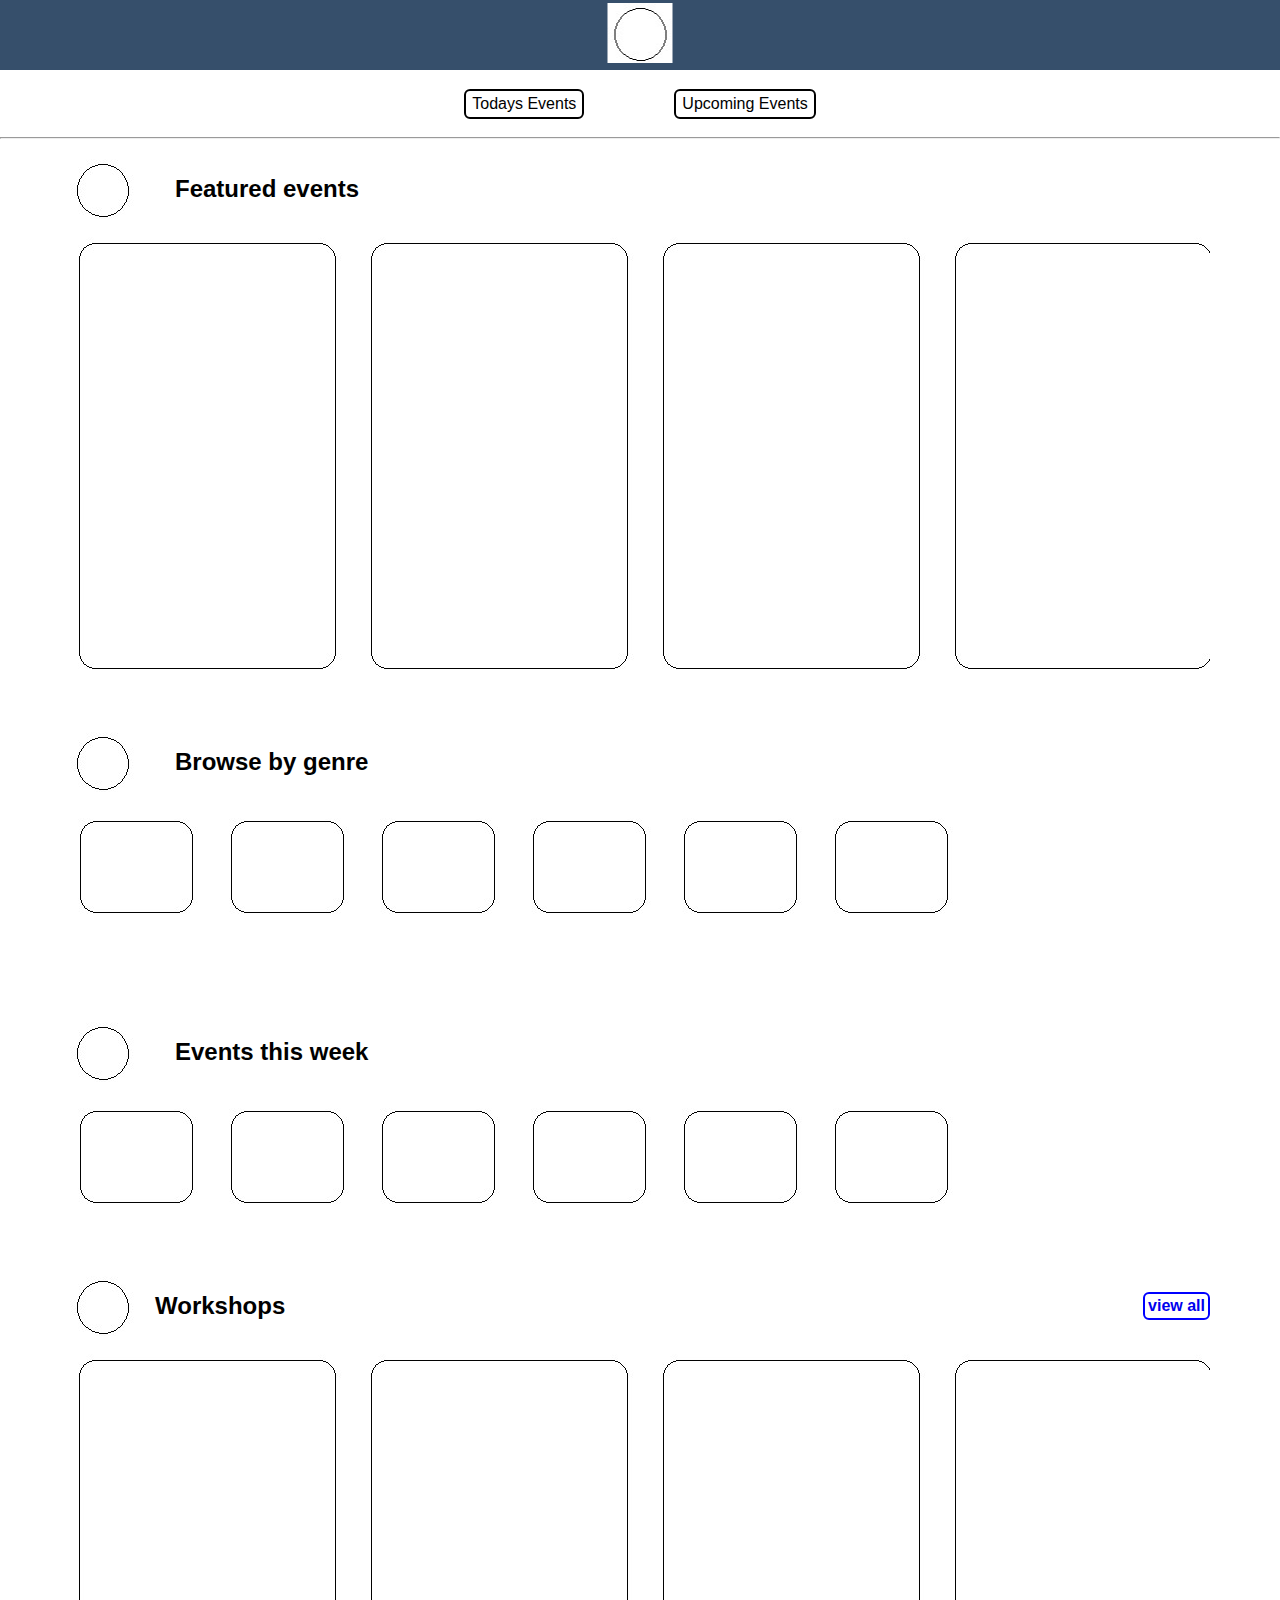
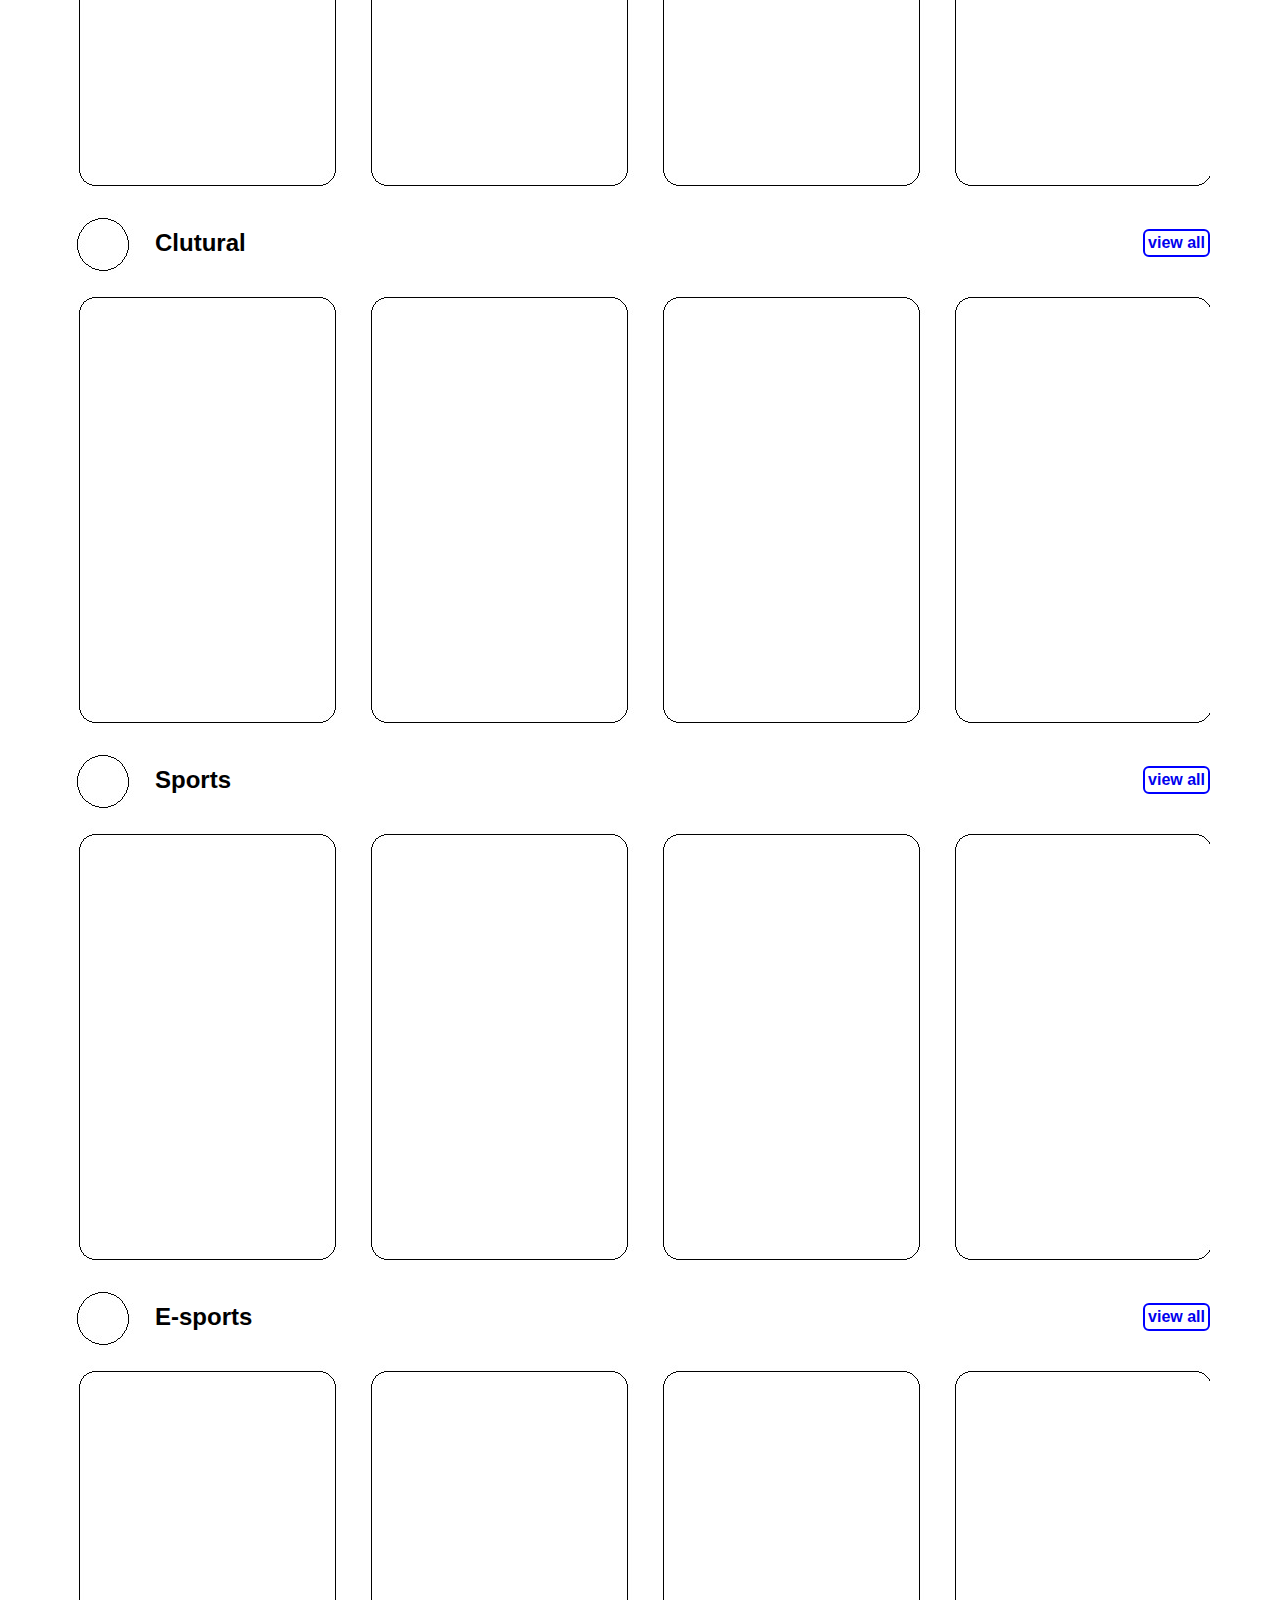
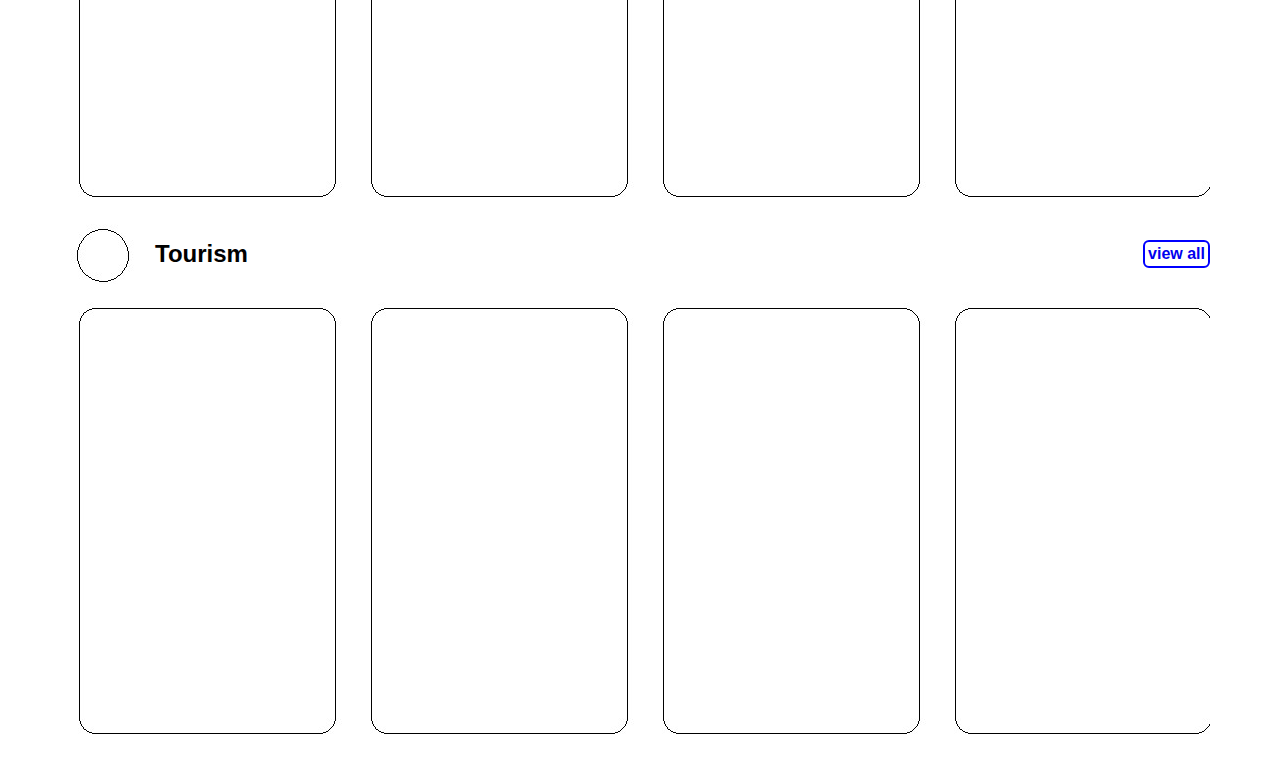
==== index.html @ 996f366e "Add files via upload" ====
<!DOCTYPE html>
<html lang="en">
<head>
    <meta charset="UTF-8">
    <meta name="viewport" content="width=device-width, initial-scale=1.0">
    <title>Document</title>
    <link rel="stylesheet" href="a1.css">
</head>
<body>
    <div class="banner">
        <div class="container">
            <a href="./index.html" class="logo">
                <img src="./asests/2.jpg">
            </a>
        </div>
    </div>

    
    <nav>
        <div class="container">
            <ul class="links flex">
                <li><a href="./ts.html" class="hover-links">Todays Events</li></a>
                <li><a href="./ue.html" class="hover-links">Upcoming Events</li></a>
            </ul>
        </div>   
    </nav>
<br/>
<hr/>
    <section class="featured-events">
        <div class="container">
            <div class="flex featured-events">
                <img src="./asests/2.jpg" class="logo2">
                <h3>Featured events</h3>
            </div>
            <br/>
            <div class="flex featured-image">
                <a href="#"><img src="./asests/1.jpg" alt="" class="abc"></a>
                <a href="#"><img src="./asests/1.jpg" alt="" class="abc"></a>
                <a href="#"><img src="./asests/1.jpg" alt="" class="abc"></a>
                <a href="#"><img src="./asests/1.jpg" alt="" class="abc"></a>
                <a href="#"><img src="./asests/1.jpg" alt="" class="abc"></a>
                <a href="#"><img src="./asests/1.jpg" alt="" class="abc"></a>
            </div>
        </div>
    </section>
<br/>
<br/>
    <section class="browse">
        <div class="container">
            <div class="flex featured-events">
                <img src="./asests/2.jpg" class="logo2">
                <h3>Browse by genre</h3>
            </div>
            <br/>
            <div class="flex featured-image">
                <a href="#"><img src="./asests/3.jpg" alt="" class="abc"></a>
                <a href="#"><img src="./asests/3.jpg" alt="" class="abc"></a>
                <a href="#"><img src="./asests/3.jpg" alt="" class="abc"></a>
                <a href="#"><img src="./asests/3.jpg" alt="" class="abc"></a>
                <a href="#"><img src="./asests/3.jpg" alt="" class="abc"></a>
                <a href="#"><img src="./asests/3.jpg" alt="" class="abc"></a>
            </div>
        </div>
    </section>
<br/>
<br/>
    <section class="this_week">
        <div class="container">
            <div class="flex featured-events">
                <img src="./asests/2.jpg" class="logo2">
                <h3>Events this week</h3>
            </div>
            <br/>
            <div class="flex featured-image">
                <a href="#"><img src="./asests/3.jpg" alt="" class="abc"></a>
                <a href="#"><img src="./asests/3.jpg" alt="" class="abc"></a>
                <a href="#"><img src="./asests/3.jpg" alt="" class="abc"></a>
                <a href="#"><img src="./asests/3.jpg" alt="" class="abc"></a>
                <a href="#"><img src="./asests/3.jpg" alt="" class="abc"></a>
                <a href="#"><img src="./asests/3.jpg" alt="" class="abc"></a>
            </div>  
        </div>

    </section>

    <section class="workshops">
        <div class="container">
            <div class="flex featured-events view-all">
                <div class="flex logo-w">
                    <img src="./asests/2.jpg" class="logo2">
                    <h3>Workshops</h3>
                </div>
                <div>
                    <a href="#"><h4 >view all</h4></a>
                </div>
            </div>
            <br/>
            <div class="flex featured-image">
                <a href="#"><img src="./asests/1.jpg" alt="" class="abc"></a>
                <a href="#"><img src="./asests/1.jpg" alt="" class="abc"></a>
                <a href="#"><img src="./asests/1.jpg" alt="" class="abc"></a>
                <a href="#"><img src="./asests/1.jpg" alt="" class="abc"></a>
                <a href="#"><img src="./asests/1.jpg" alt="" class="abc"></a>
                <a href="#"><img src="./asests/1.jpg" alt="" class="abc"></a>
            </div>
        </div>
    </section>

    <section class="clutural">
        <div class="container">
            <div class="flex featured-events view-all">
                <div class="flex logo-w">
                    <img src="./asests/2.jpg" class="logo2">
                    <h3>Clutural</h3>
                </div>
                <div>
                    <a href="#" ><h4 >view all</h4></a>
                </div>
            </div>
            <br/>
            <div class="flex featured-image">
                <a href="#"><img src="./asests/1.jpg" alt="" class="abc"></a>
                <a href="#"><img src="./asests/1.jpg" alt="" class="abc"></a>
                <a href="#"><img src="./asests/1.jpg" alt="" class="abc"></a>
                <a href="#"><img src="./asests/1.jpg" alt="" class="abc"></a>
                <a href="#"><img src="./asests/1.jpg" alt="" class="abc"></a>
                <a href="#"><img src="./asests/1.jpg" alt="" class="abc"></a>
            </div>
        </div>
    </section>

    <section class="sports">
        <div class="container">
            <div class="flex featured-events view-all">
                <div class="flex logo-w">
                    <img src="./asests/2.jpg" class="logo2">
                    <h3>Sports</h3>
                </div>
                <div>
                    <a href="#" ><h4>view all</h4></a>
                </div>
            </div>
            <br/>
            <div class="flex featured-image">
                <a href="#"><img src="./asests/1.jpg" alt="" class="abc"></a>
                <a href="#"><img src="./asests/1.jpg" alt="" class="abc"></a>
                <a href="#"><img src="./asests/1.jpg" alt="" class="abc"></a>
                <a href="#"><img src="./asests/1.jpg" alt="" class="abc"></a>
                <a href="#"><img src="./asests/1.jpg" alt="" class="abc"></a>
                <a href="#"><img src="./asests/1.jpg" alt="" class="abc"></a>
            </div>
        </div>
    </section>
    <section class="e-sports">
        <div class="container">
            <div class="flex featured-events view-all">
                <div class="flex logo-w">
                    <img src="./asests/2.jpg" class="logo2">
                    <h3>E-sports</h3>
                </div>
                <div>
                    <a href="#" ><h4 clas="view-all">view all</h4></a>
                </div>
            </div>
            <br/>
            <div class="flex featured-image">
                <a href="#"><img src="./asests/1.jpg" alt="" class="abc"></a>
                <a href="#"><img src="./asests/1.jpg" alt="" class="abc"></a>
                <a href="#"><img src="./asests/1.jpg" alt="" class="abc"></a>
                <a href="#"><img src="./asests/1.jpg" alt="" class="abc"></a>
                <a href="#"><img src="./asests/1.jpg" alt="" class="abc"></a>
                <a href="#"><img src="./asests/1.jpg" alt="" class="abc"></a>
            </div>
        </div>
    </section>
    <section class="tourism">
        <div class="container">
            <div class="flex featured-events view-all">
                <div class="flex logo-w">
                    <img src="./asests/2.jpg" class="logo2">
                    <h3>Tourism</h3>
                </div>
                <div>
                    <a href="#" ><h4>view all</h4></a>
                </div>
            </div>
            <br/>
            <div class="flex featured-image ">
            <a href="#"><img src="./asests/1.jpg" alt="" class="abc"></a>
            <a href="#"><img src="./asests/1.jpg" alt="" class="abc"></a>
            <a href="#"><img src="./asests/1.jpg" alt="" class="abc"></a>
            <a href="#"><img src="./asests/1.jpg" alt="" class="abc"></a>
            <a href="#"><img src="./asests/1.jpg" alt="" class="abc"></a>
            <a href="#"><img src="./asests/1.jpg" alt="" class="abc"></a>
            </div>
        </div>
    </section>
    <footer>
        <div class="container">
            <ul class="flex">
                <li><a href="#" class="footer">About us</a></li>
                <li><a href="#" class="footer">Contact us</a></li>
                <li><a href="#" class="footer">Disclaimer</a></li>
                
            </ul>
        </div>
    </footer>
</body>
</html>
---- a1.css ----
/*good practice*/
*{
    margin:0;
    padding:0;
    box-sizing: border-box;
}
body{
    font-family: 'Oswald', sans-serif;
}
h1{
    font-size: 3rem;
}
h2{
    font-size: 2rem;
}
h3{
    font-size: 1.5rem;
}
p{
    font-size: 1.25rem;
}
a{
    text-decoration: none;
    display: inline-block;
}
ul{
    list-style: none;
}

/*whole code*/

.container{
    max-width:1180px;
    margin-inline:auto;
    padding-inline:20px;
}
.flex{
    display:flex;
    align-items:center;
    gap:40px;

}
.logo-w{
    gap:20px;
}
.view-all{
    justify-content: space-between;
    

}
h4{
    border:2px solid blue;
    border-radius: 6px;
    padding:3px;
}
h4:hover{
    color:aqua;
    border-color:aqua;
    transition: 0.2s ease-out;
}
.abc:hover{
    background-color: whitesmoke;
    box-shadow: 5px 8px 20px 0px rgba(0,0,0,0.5);
}

/*specific*/
.banner{
    position: relative;
    display: inline-block;
    width: 100%; /* set your desired width */
    height: 70px; /* set your desired height */
    text-align: center;
    background-color: #364F6B;
}

.logo{
    position: absolute;
    top: 50%;
    left: 50%;
    transform: translate(-50%, -50%);
    max-width: 100%;
    max-height: 100%;

}

.links{
    
    margin-top: 15px;
    gap:90px;
    justify-content: center;
}
.hover-links{
    color:black;
    border: 2px solid black;
    border-radius: 6px;
    padding:4px 6px;
    font-weight: 400;
    transition: 0.2s ease-out;


}
.hover-links:hover{
    border-color: aqua;
    color:aqua;

}

.featured-events{
    margin-top:20px;
    

}
.featured-image{
    gap:20px;
    display: flex;
    overflow-x: scroll;
}

}
footer{
    background-color:#364F6B;
    height:70px;
    padding-top:20px;
    
}
.footer{
    color:white;
}
.footer:hover{
    color:aqua;
    transition: 0.2s ease-out;
    
}
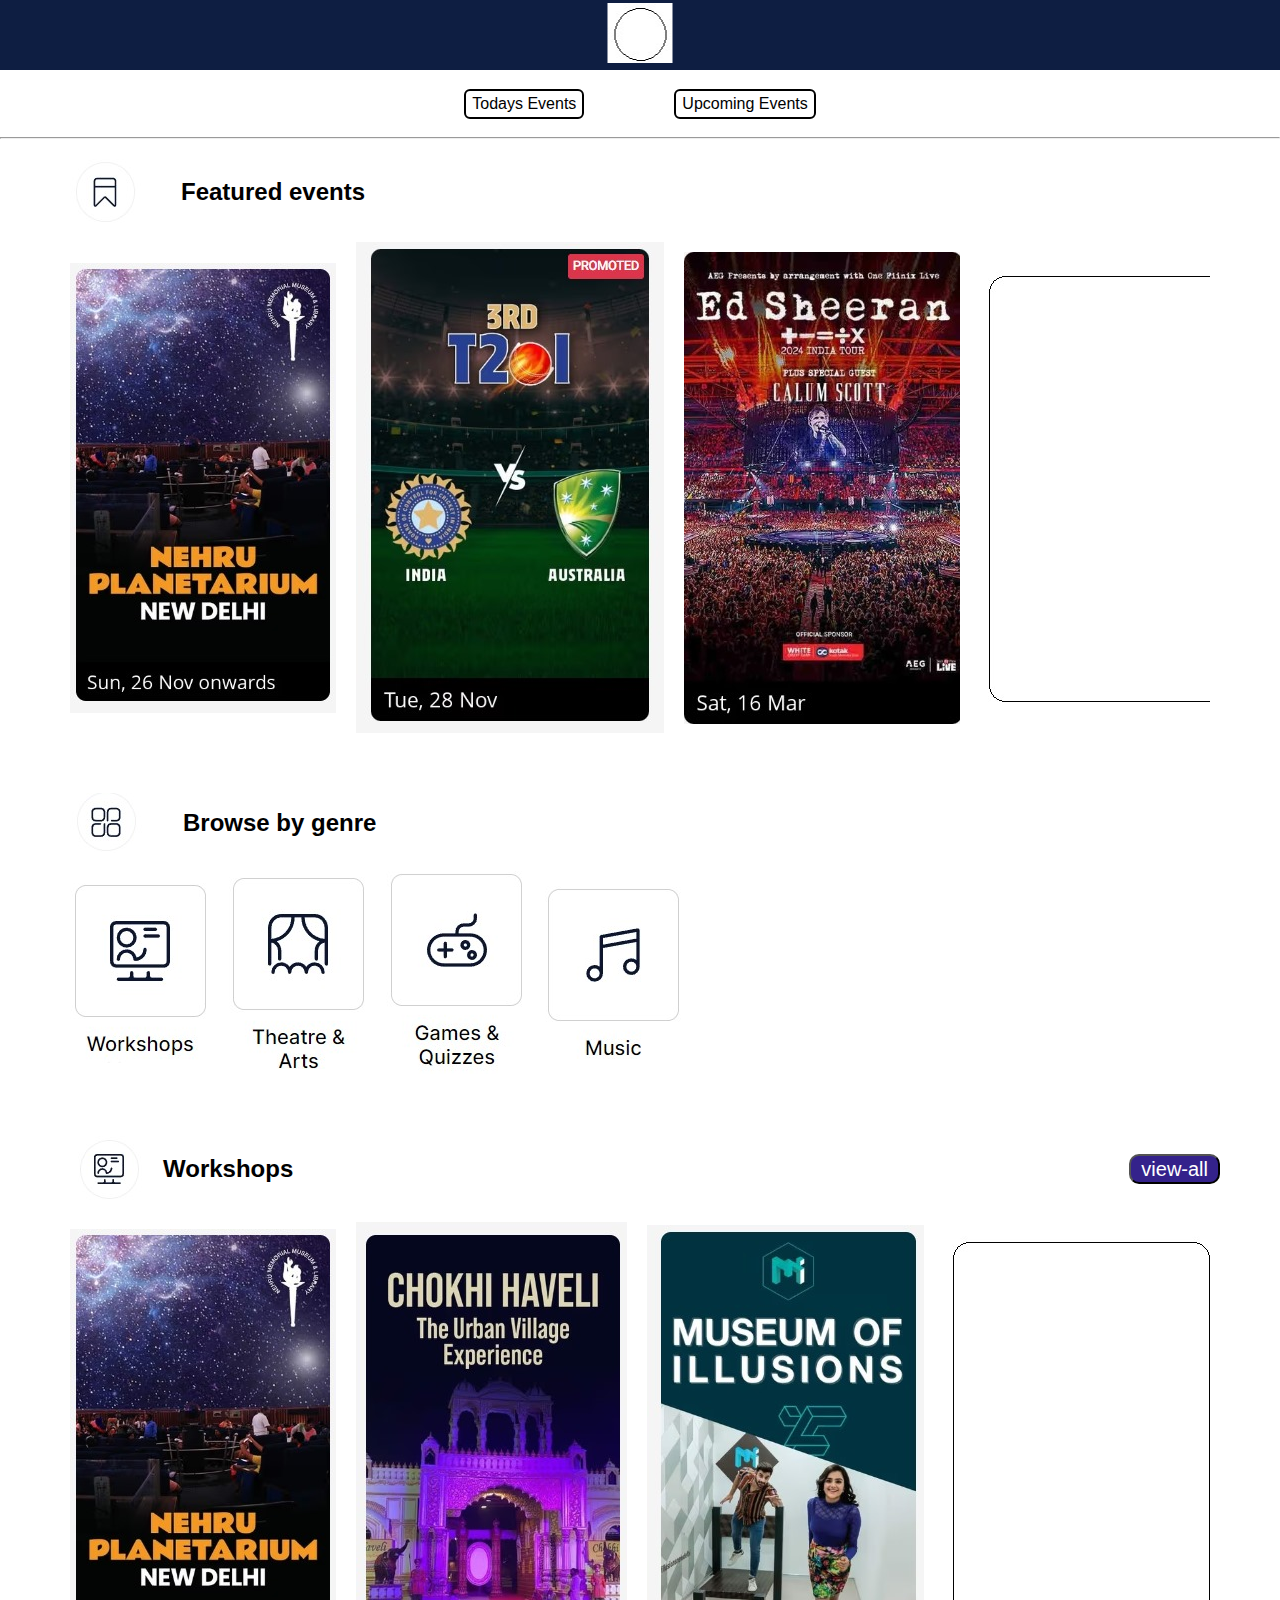
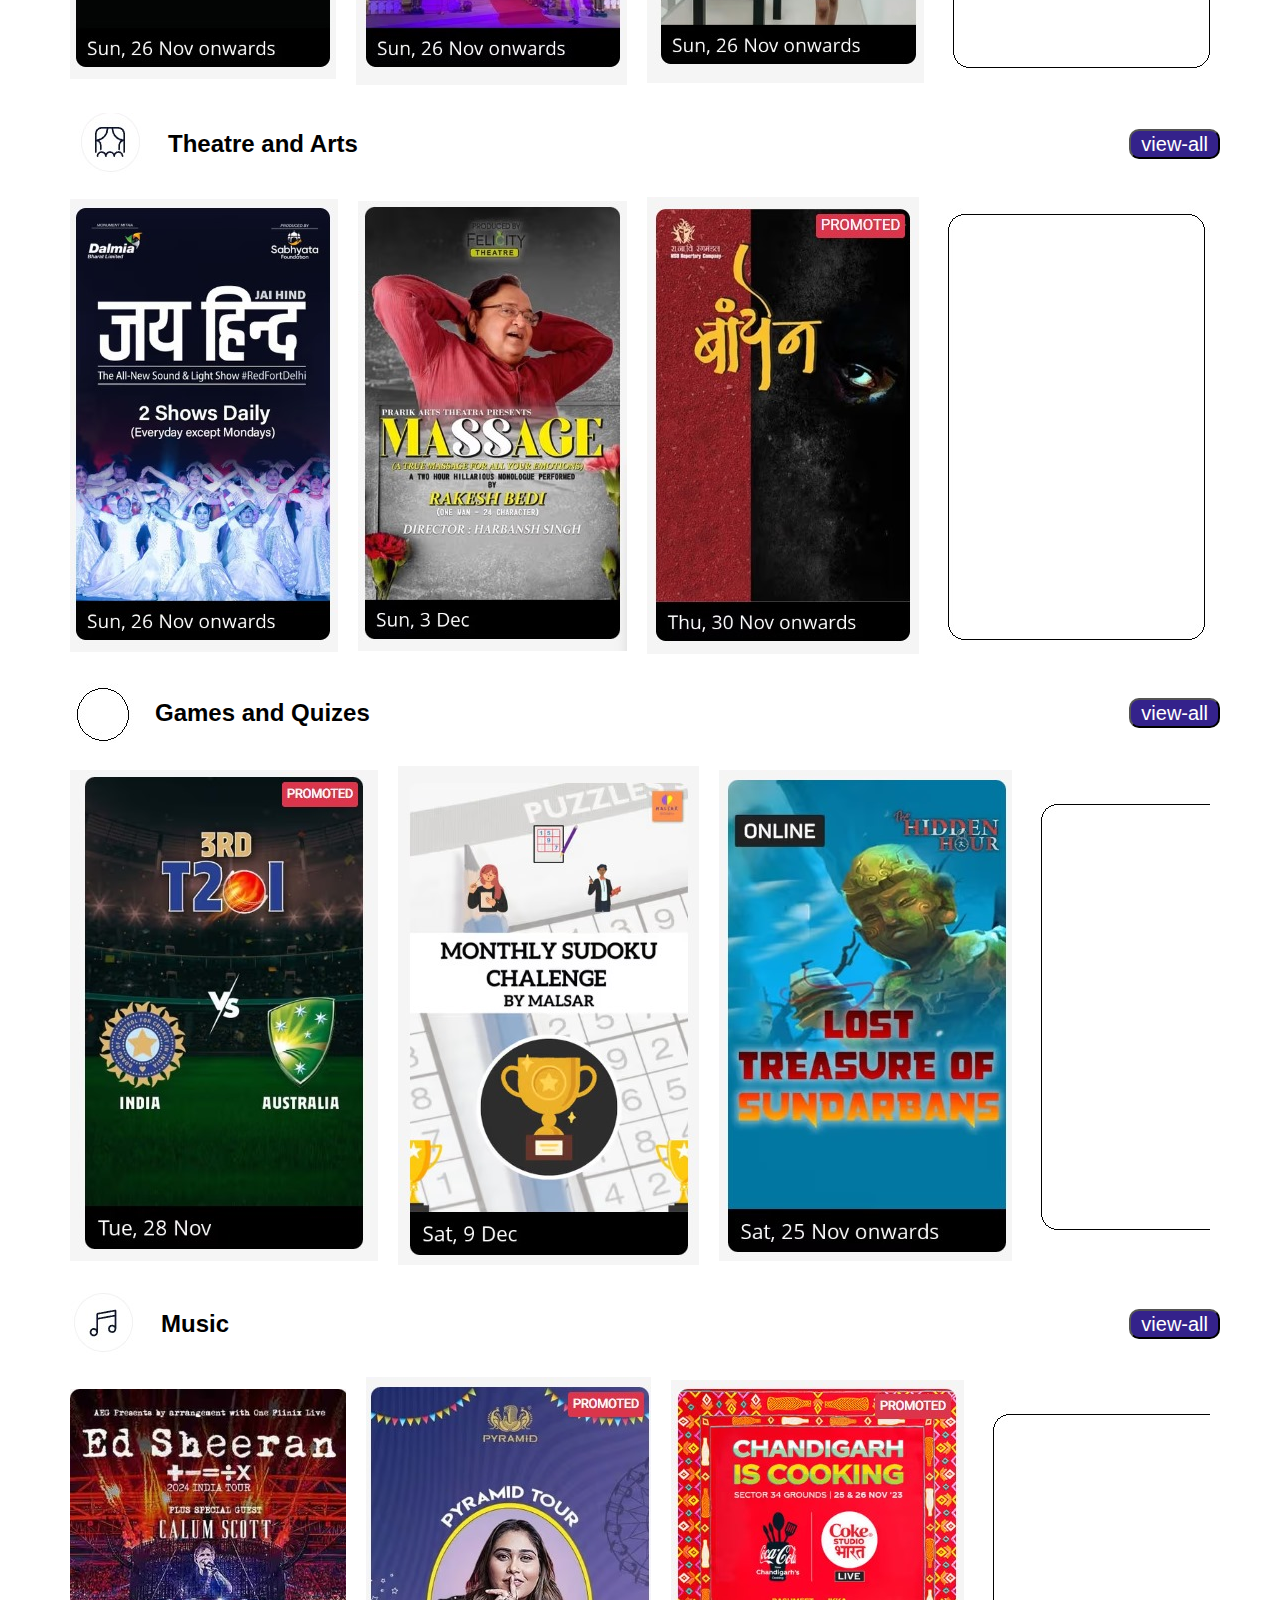
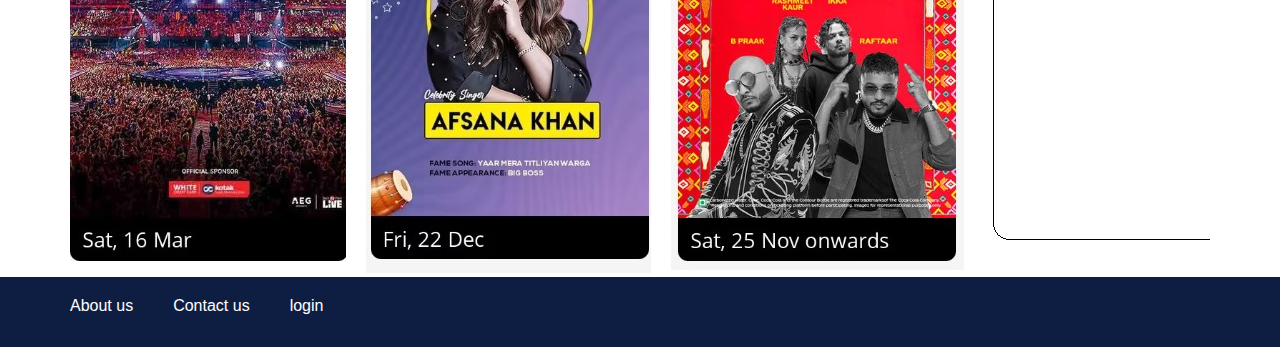
==== commit b42f016b: "Add files via upload" ====
--- a/index.html
+++ b/index.html
@@ -4,7 +4,7 @@
     <meta charset="UTF-8">
     <meta name="viewport" content="width=device-width, initial-scale=1.0">
     <title>Document</title>
-    <link rel="stylesheet" href="a1.css">
+    <link rel="stylesheet" href="./css/index.css">
 </head>
 <body>
     <div class="banner">
@@ -26,48 +26,52 @@
     </nav>
 <br/>
 <hr/>
+
+
     <section class="featured-events">
         <div class="container">
             <div class="flex featured-events">
-                <img src="./asests/2.jpg" class="logo2">
+                <img src="./asests/featured.jpg" class="logo2">
                 <h3>Featured events</h3>
             </div>
             <br/>
             <div class="flex featured-image">
-                <a href="#"><img src="./asests/1.jpg" alt="" class="abc"></a>
-                <a href="#"><img src="./asests/1.jpg" alt="" class="abc"></a>
-                <a href="#"><img src="./asests/1.jpg" alt="" class="abc"></a>
-                <a href="#"><img src="./asests/1.jpg" alt="" class="abc"></a>
-                <a href="#"><img src="./asests/1.jpg" alt="" class="abc"></a>
-                <a href="#"><img src="./asests/1.jpg" alt="" class="abc"></a>
-            </div>
-        </div>
-    </section>
+                <a href="./aboutworkshop.html"><img src="./asests/info1.jpg" alt="" class="abc"></a>
+                <a href="./sport_1.html"><img src="./asests/sports image 2.jpg" alt="" class="abc"></a>
+                <a href="./aboutmusic.html"><img src="./asests/Music-2.jpg" alt="" class="abc"></a>
+                <a href="#"><img src="./asests/1.jpg" alt="" class="abc"></a>
+                <a href="#"><img src="./asests/1.jpg" alt="" class="abc"></a>
+            </div>
+        </div>
+    </section>
+
+
 <br/>
 <br/>
     <section class="browse">
         <div class="container">
             <div class="flex featured-events">
-                <img src="./asests/2.jpg" class="logo2">
+                <img src="./asests/gennre.jpg" class="logo2">
                 <h3>Browse by genre</h3>
             </div>
             <br/>
             <div class="flex featured-image">
-                <a href="#"><img src="./asests/3.jpg" alt="" class="abc"></a>
-                <a href="#"><img src="./asests/3.jpg" alt="" class="abc"></a>
-                <a href="#"><img src="./asests/3.jpg" alt="" class="abc"></a>
-                <a href="#"><img src="./asests/3.jpg" alt="" class="abc"></a>
-                <a href="#"><img src="./asests/3.jpg" alt="" class="abc"></a>
-                <a href="#"><img src="./asests/3.jpg" alt="" class="abc"></a>
-            </div>
-        </div>
-    </section>
-<br/>
-<br/>
-    <section class="this_week">
+                <a href="#workshop1"><img src="./asests/workshop.jpg" alt="" class="abc"></a>
+                <a href="#theatre1"><img src="./asests/theatre.jpg" alt="" class="abc"></a>
+                <a href="#games1"><img src="./asests/games.jpg" alt="" class="abc"></a>
+                <a href="#music1"><img src="./asests/music.jpg" alt="" class="abc"></a>
+                
+            </div>
+        </div>
+    </section>
+<br/>
+<br/>
+
+
+    <!--<section class="this_week">
         <div class="container">
             <div class="flex featured-events">
-                <img src="./asests/2.jpg" class="logo2">
+                <img src="./asests/week.jpg" class="logo2">
                 <h3>Events this week</h3>
             </div>
             <br/>
@@ -82,128 +86,115 @@
         </div>
 
     </section>
-
-    <section class="workshops">
+-->
+
+    <section class="workshops" id = "workshop1">
+        <div class="container">
+            <div class="flex featured-events view-all">
+                <div class="flex logo-w">
+                    <img src="./asests/workshop2.jpg" class="logo2">
+                    <h3>Workshops</h3>
+                </div>
+
+                <div class="login">
+                    <button type="button" onclick="login()">view-all</button>
+                </div>
+            </div>
+            <br/>
+            <div class="flex featured-image">
+                <a href="./aboutworkshop.html"><img src="./asests/info1.jpg" alt="" class="abc"></a>
+                <a href="#"><img src="./asests/info2.jpg" alt="" class="abc"></a>
+                <a href="#"><img src="./asests/info3.jpg" alt="" class="abc"></a>
+                <a href="#"><img src="./asests/1.jpg" alt="" class="abc"></a>
+                <a href="#"><img src="./asests/1.jpg" alt="" class="abc"></a>
+                <a href="#"><img src="./asests/1.jpg" alt="" class="abc"></a>
+            </div>
+        </div>
+    </section>
+
+    <section class="theatre" id = "theatre1">
+        <div class="container">
+            <div class="flex featured-events view-all">
+                <div class="flex logo-w">
+                    <img src="./asests/theatre2.jpg" class="logo2">
+                    <h3>Theatre and Arts</h3>
+                </div>
+                <div class="login">
+                    <button type="button" onclick="login()">view-all</button>
+                </div>
+            </div>
+            <br/>
+            <div class="flex featured-image">
+                <a href="#"><img src="./asests/play1.jpg" alt="" class="abc"></a>
+                <a href="#"><img src="./asests/play2.jpg" alt="" class="abc"></a>
+                <a href="#"><img src="./asests/play3.jpg" alt="" class="abc"></a>
+                <a href="#"><img src="./asests/1.jpg" alt="" class="abc"></a>
+                <a href="#"><img src="./asests/1.jpg" alt="" class="abc"></a>
+                <a href="#"><img src="./asests/1.jpg" alt="" class="abc"></a>
+            </div>
+        </div>
+    </section>
+
+    
+    <section class="games" id ="games1">
         <div class="container">
             <div class="flex featured-events view-all">
                 <div class="flex logo-w">
                     <img src="./asests/2.jpg" class="logo2">
-                    <h3>Workshops</h3>
-                </div>
-                <div>
-                    <a href="#"><h4 >view all</h4></a>
-                </div>
-            </div>
-            <br/>
-            <div class="flex featured-image">
-                <a href="#"><img src="./asests/1.jpg" alt="" class="abc"></a>
-                <a href="#"><img src="./asests/1.jpg" alt="" class="abc"></a>
-                <a href="#"><img src="./asests/1.jpg" alt="" class="abc"></a>
-                <a href="#"><img src="./asests/1.jpg" alt="" class="abc"></a>
-                <a href="#"><img src="./asests/1.jpg" alt="" class="abc"></a>
-                <a href="#"><img src="./asests/1.jpg" alt="" class="abc"></a>
-            </div>
-        </div>
-    </section>
-
-    <section class="clutural">
-        <div class="container">
-            <div class="flex featured-events view-all">
-                <div class="flex logo-w">
-                    <img src="./asests/2.jpg" class="logo2">
-                    <h3>Clutural</h3>
-                </div>
-                <div>
-                    <a href="#" ><h4 >view all</h4></a>
-                </div>
-            </div>
-            <br/>
-            <div class="flex featured-image">
-                <a href="#"><img src="./asests/1.jpg" alt="" class="abc"></a>
-                <a href="#"><img src="./asests/1.jpg" alt="" class="abc"></a>
-                <a href="#"><img src="./asests/1.jpg" alt="" class="abc"></a>
-                <a href="#"><img src="./asests/1.jpg" alt="" class="abc"></a>
-                <a href="#"><img src="./asests/1.jpg" alt="" class="abc"></a>
-                <a href="#"><img src="./asests/1.jpg" alt="" class="abc"></a>
-            </div>
-        </div>
-    </section>
-
-    <section class="sports">
-        <div class="container">
-            <div class="flex featured-events view-all">
-                <div class="flex logo-w">
-                    <img src="./asests/2.jpg" class="logo2">
-                    <h3>Sports</h3>
-                </div>
-                <div>
-                    <a href="#" ><h4>view all</h4></a>
-                </div>
-            </div>
-            <br/>
-            <div class="flex featured-image">
-                <a href="#"><img src="./asests/1.jpg" alt="" class="abc"></a>
-                <a href="#"><img src="./asests/1.jpg" alt="" class="abc"></a>
-                <a href="#"><img src="./asests/1.jpg" alt="" class="abc"></a>
-                <a href="#"><img src="./asests/1.jpg" alt="" class="abc"></a>
-                <a href="#"><img src="./asests/1.jpg" alt="" class="abc"></a>
-                <a href="#"><img src="./asests/1.jpg" alt="" class="abc"></a>
-            </div>
-        </div>
-    </section>
-    <section class="e-sports">
-        <div class="container">
-            <div class="flex featured-events view-all">
-                <div class="flex logo-w">
-                    <img src="./asests/2.jpg" class="logo2">
-                    <h3>E-sports</h3>
-                </div>
-                <div>
-                    <a href="#" ><h4 clas="view-all">view all</h4></a>
-                </div>
-            </div>
-            <br/>
-            <div class="flex featured-image">
-                <a href="#"><img src="./asests/1.jpg" alt="" class="abc"></a>
-                <a href="#"><img src="./asests/1.jpg" alt="" class="abc"></a>
-                <a href="#"><img src="./asests/1.jpg" alt="" class="abc"></a>
-                <a href="#"><img src="./asests/1.jpg" alt="" class="abc"></a>
-                <a href="#"><img src="./asests/1.jpg" alt="" class="abc"></a>
-                <a href="#"><img src="./asests/1.jpg" alt="" class="abc"></a>
-            </div>
-        </div>
-    </section>
-    <section class="tourism">
-        <div class="container">
-            <div class="flex featured-events view-all">
-                <div class="flex logo-w">
-                    <img src="./asests/2.jpg" class="logo2">
-                    <h3>Tourism</h3>
-                </div>
-                <div>
-                    <a href="#" ><h4>view all</h4></a>
+                    <h3>Games and Quizes</h3>
+                </div>
+                <div class="login">
+                    <button type="button" onclick="login()">view-all</button>
+                </div>
+            </div>
+            <br/>
+            <div class="flex featured-image">
+                <a href="./sport_1.html"><img src="./asests/sports image 2.jpg" alt="" class="abc"></a>
+                <a href="#"><img src="./asests/Sports image1.jpg" alt="" class="abc"></a>
+                <a href="#"><img src="./asests/sports image3.jpg" alt="" class="abc"></a>
+                <a href="#"><img src="./asests/1.jpg" alt="" class="abc"></a>
+                <a href="#"><img src="./asests/1.jpg" alt="" class="abc"></a>
+                <a href="#"><img src="./asests/1.jpg" alt="" class="abc"></a>
+            </div>
+        </div>
+    </section>
+
+
+    <section class="Music" id="music1">
+        <div class="container">
+            <div class="flex featured-events view-all">
+                <div class="flex logo-w">
+                    <img src="./asests/music2.jpg" class="logo2">
+                    <h3>Music</h3>
+                </div>
+                <div class="login">
+                    <button type="button" onclick="login()">view-all</button>
                 </div>
             </div>
             <br/>
             <div class="flex featured-image ">
+            <a href="./aboutmusic.html"><img src="./asests/Music-2.jpg" alt="" class="abc"></a>
+            <a href="#"><img src="./asests/Music-3.jpg" alt="" class="abc"></a>
+            <a href="#"><img src="./asests/music1.jpg" alt="" class="abc"></a>
             <a href="#"><img src="./asests/1.jpg" alt="" class="abc"></a>
             <a href="#"><img src="./asests/1.jpg" alt="" class="abc"></a>
             <a href="#"><img src="./asests/1.jpg" alt="" class="abc"></a>
-            <a href="#"><img src="./asests/1.jpg" alt="" class="abc"></a>
-            <a href="#"><img src="./asests/1.jpg" alt="" class="abc"></a>
-            <a href="#"><img src="./asests/1.jpg" alt="" class="abc"></a>
-            </div>
-        </div>
-    </section>
+            </div>
+        </div>
+    </section>
+
+
     <footer>
         <div class="container">
             <ul class="flex">
-                <li><a href="#" class="footer">About us</a></li>
-                <li><a href="#" class="footer">Contact us</a></li>
-                <li><a href="#" class="footer">Disclaimer</a></li>
+                <li><a href="about.html" class="footer">About us</a></li>
+                <li><a href="./contactus.html" class="footer">Contact us</a></li>
+                <li><a href="/login.html" class="footer">login</a></li>
                 
             </ul>
         </div>
     </footer>
+
+    <script src="./js/index.js"></script>
 </body>
 </html>--- a/css/index.css
+++ b/css/index.css
@@ -0,0 +1,145 @@
+/*good practice*/
+*{
+    margin:0;
+    padding:0;
+    box-sizing: border-box;
+    scroll-behavior: smooth;
+}
+body{
+    font-family: 'Oswald', sans-serif;
+}
+h1{
+    font-size: 3rem;
+}
+h2{
+    font-size: 2rem;
+}
+h3{
+    font-size: 1.5rem;
+}
+p{
+    font-size: 1.25rem;
+}
+a{
+    text-decoration: none;
+    display: inline-block;
+}
+ul{
+    list-style: none;
+}
+
+/*whole code*/
+
+.container{
+    max-width:1180px;
+    margin-inline:auto;
+    padding-inline:20px;
+}
+.flex{
+    display:flex;
+    align-items:center;
+    gap:40px;
+
+}
+.logo-w{
+    gap:20px;
+}
+.view-all{
+    justify-content: space-between;
+    
+
+}
+h4{
+    border:2px solid blue;
+    border-radius: 6px;
+    padding:3px;
+}
+h4:hover{
+    color:aqua;
+    border-color:aqua;
+    transition: 0.2s ease-out;
+}
+.abc:hover{
+    background-color: whitesmoke;
+    box-shadow: 5px 8px 20px 0px rgba(0,0,0,0.5);
+}
+
+/*specific*/
+.banner{
+    position: relative;
+    display: inline-block;
+    width: 100%; /* set your desired width */
+    height: 70px; /* set your desired height */
+    text-align: center;
+    background-color: #0e1e42;
+}
+
+.logo{
+    position: absolute;
+    top: 50%;
+    left: 50%;
+    transform: translate(-50%, -50%);
+    max-width: 100%;
+    max-height: 100%;
+
+}
+
+.links{
+    
+    margin-top: 15px;
+    gap:90px;
+    justify-content: center;
+}
+.hover-links{
+    color:black;
+    border: 2px solid black;
+    border-radius: 6px;
+    padding:4px 6px;
+    font-weight: 400;
+    transition: 0.2s ease-out;
+
+
+}
+.hover-links:hover{
+    border-color: aqua;
+    color:aqua;
+
+}
+
+.featured-events{
+    margin-top:20px;
+    
+
+}
+.featured-image{
+    gap:20px;
+    display: flex;
+    overflow-x: scroll;
+}
+
+footer{
+    background-color:#0e1e42;
+    height:70px;
+    padding-top:20px;  
+}
+
+.footer{
+    color:white;
+}
+.footer:hover{
+    color:aqua;
+    transition: 0.2s ease-out;
+    
+}
+
+
+
+button{
+    width: 100%;
+    height: 30px;
+    margin: 20px 10px;
+    font-size: 20px;
+    background-color: rgb(52, 34, 139);
+    color: white;
+    border-radius: 10px;
+}
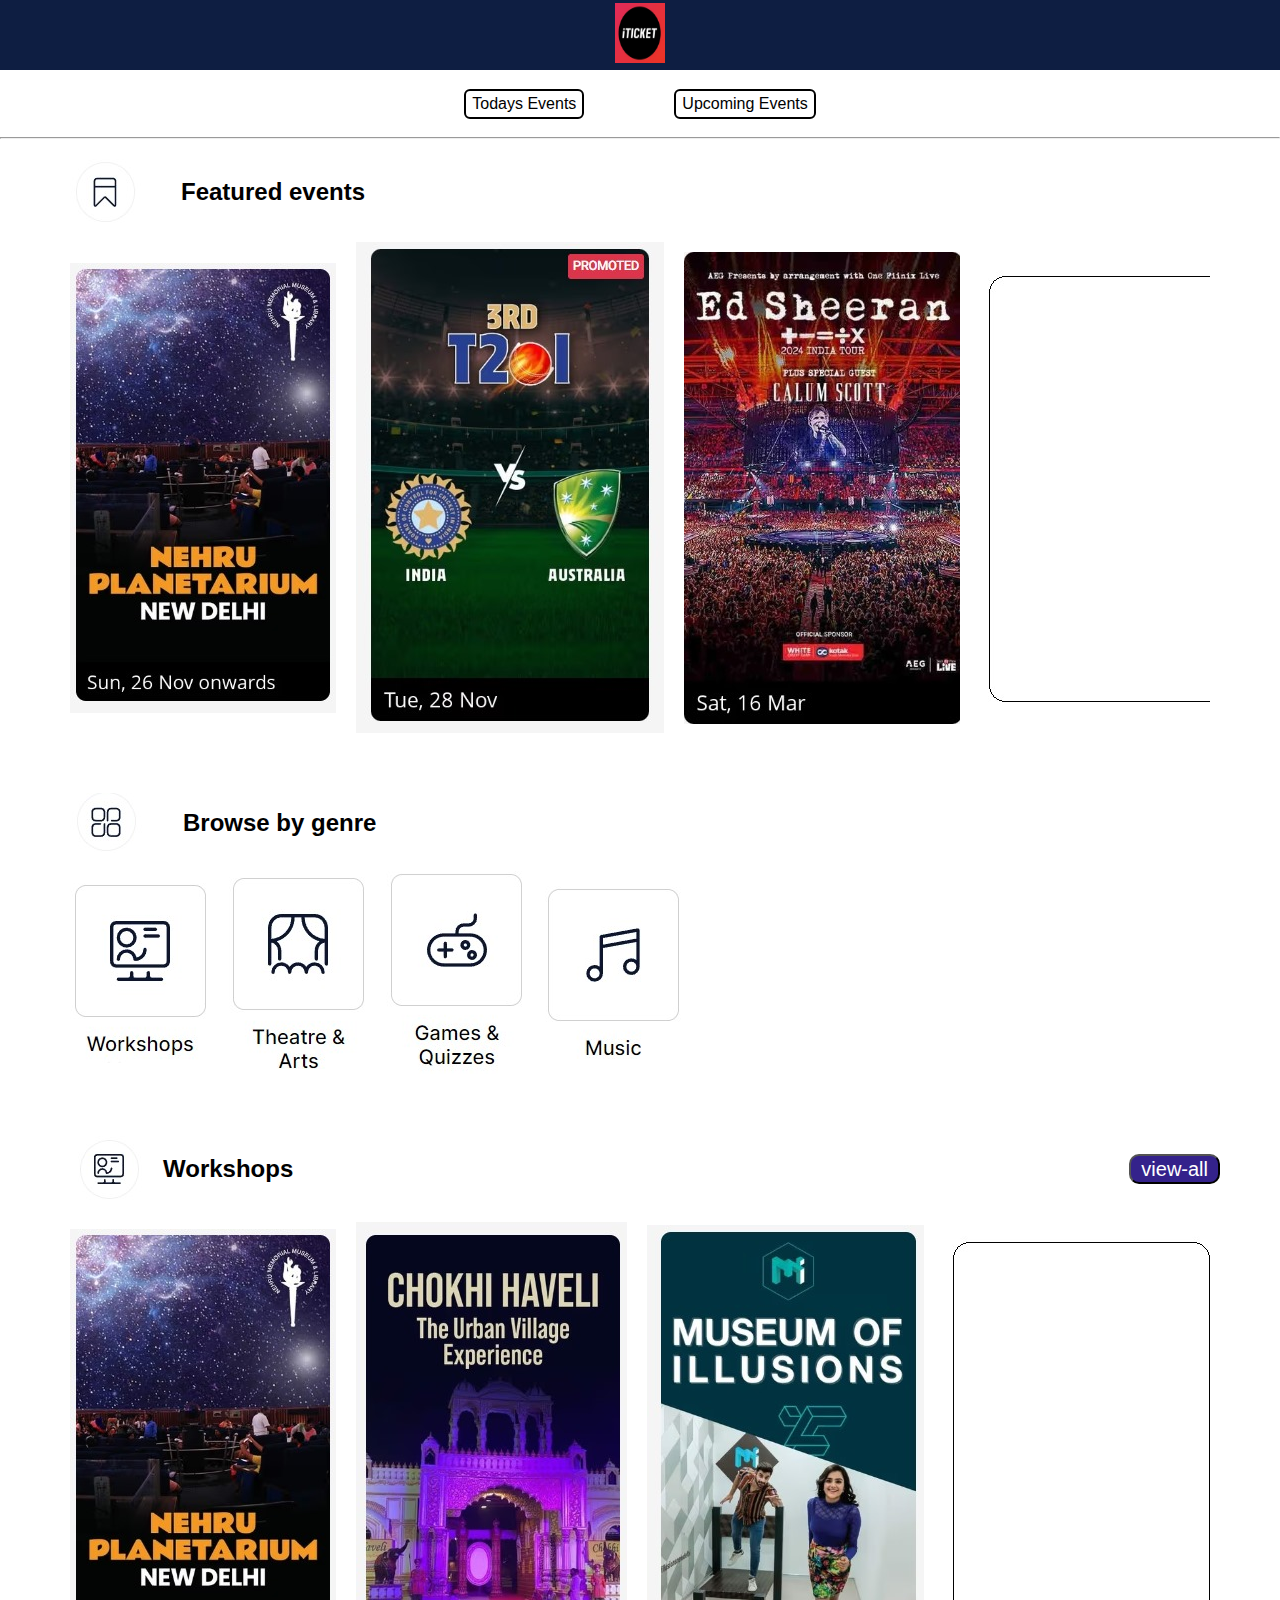
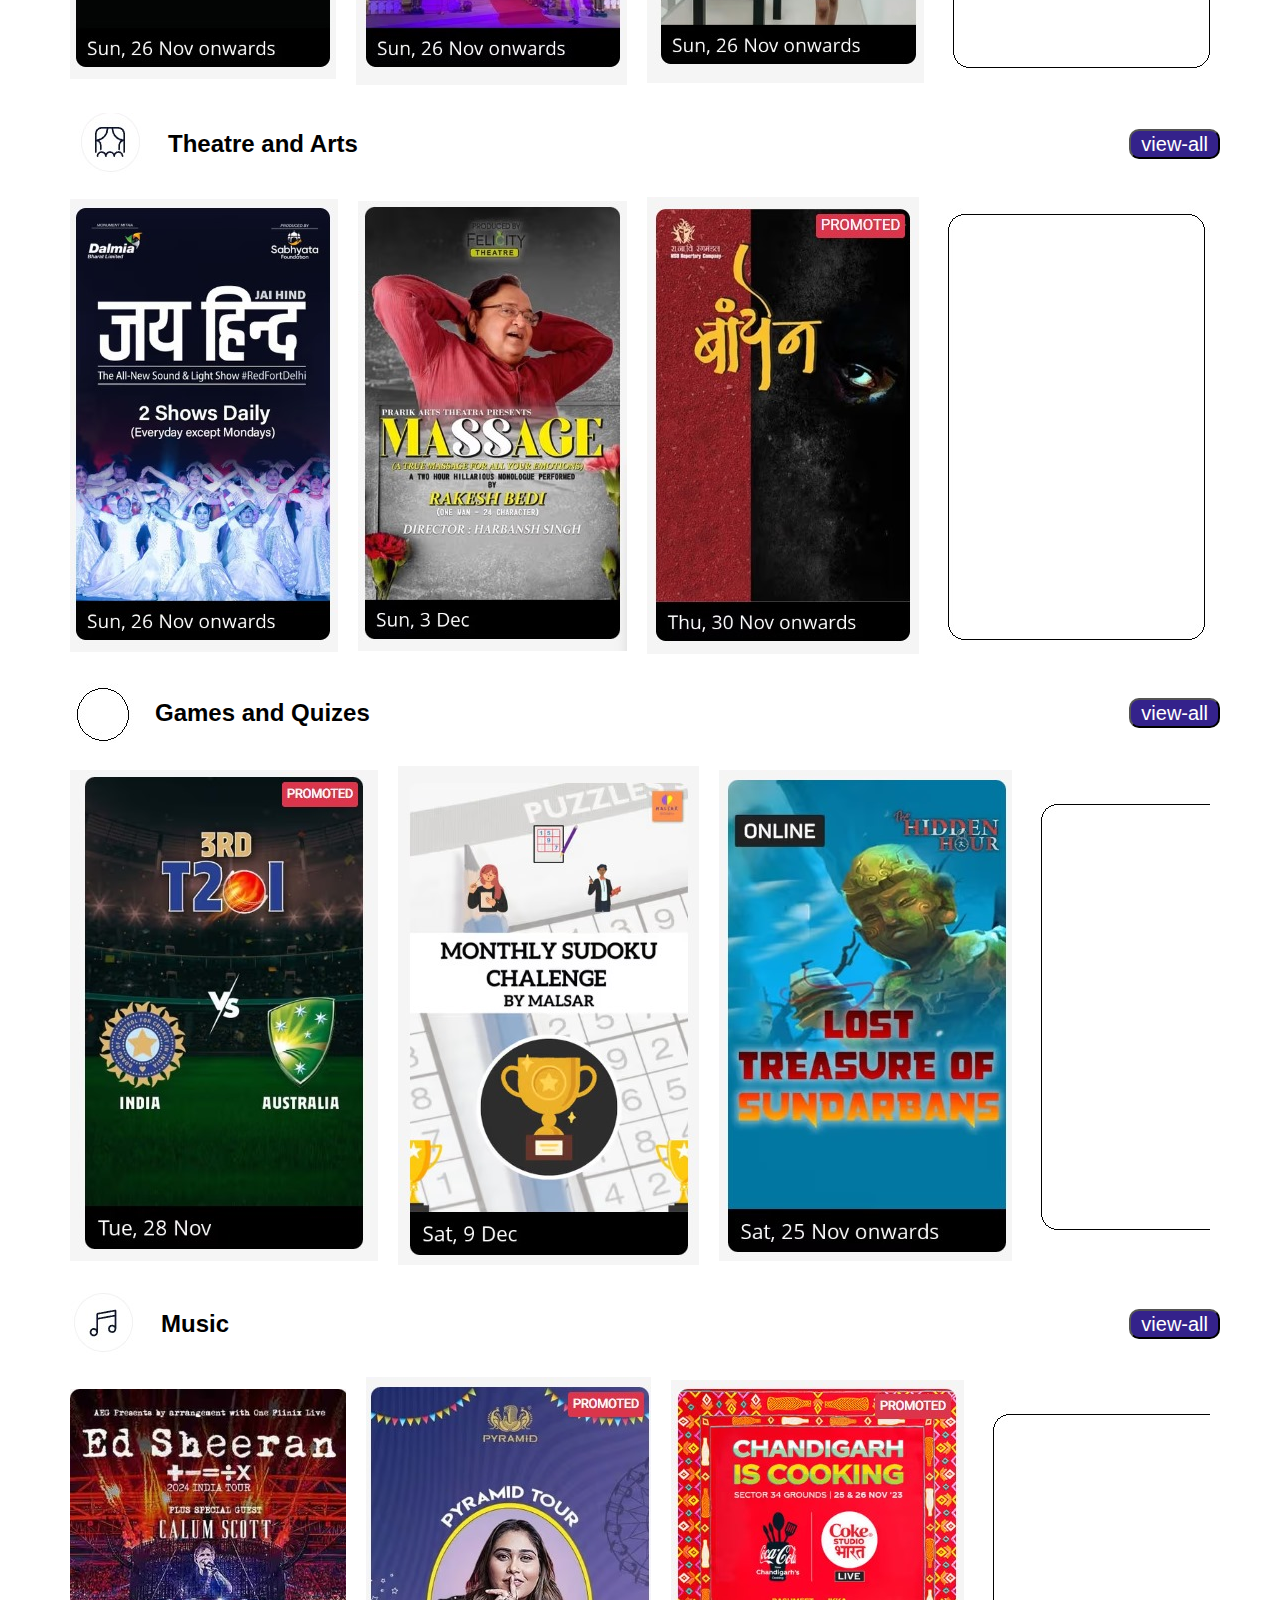
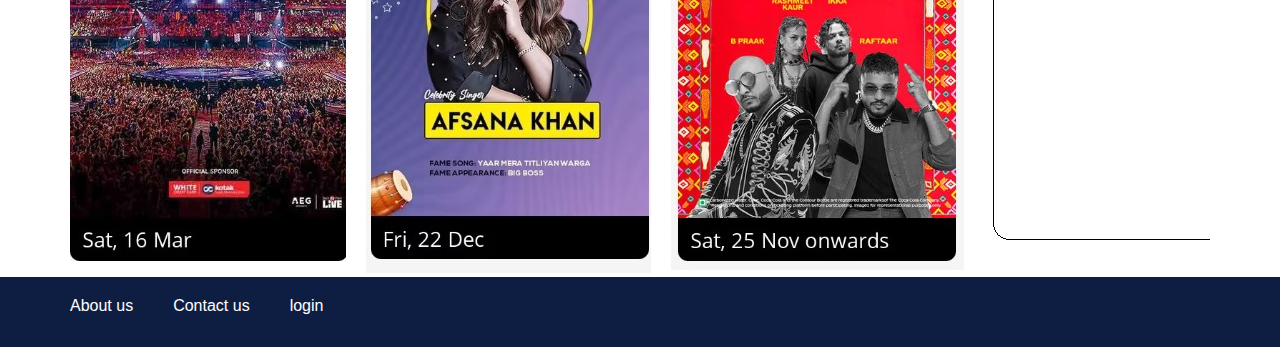
==== commit 32838a76: "Add files via upload" ====
--- a/index.html
+++ b/index.html
@@ -3,14 +3,14 @@
 <head>
     <meta charset="UTF-8">
     <meta name="viewport" content="width=device-width, initial-scale=1.0">
-    <title>Document</title>
+    <title>iticket.com</title>
     <link rel="stylesheet" href="./css/index.css">
 </head>
 <body>
     <div class="banner">
         <div class="container">
             <a href="./index.html" class="logo">
-                <img src="./asests/2.jpg">
+                <img src="./asests/logo_1.png" width="50px" height="60px" border-radius="10px">
             </a>
         </div>
     </div>
@@ -48,6 +48,7 @@
 
 <br/>
 <br/>
+
     <section class="browse">
         <div class="container">
             <div class="flex featured-events">
@@ -197,4 +198,6 @@
 
     <script src="./js/index.js"></script>
 </body>
-</html>+</html>
+
+
--- a/css/index.css
+++ b/css/index.css
@@ -143,3 +143,6 @@
     color: white;
     border-radius: 10px;
 }
+button:hover{
+    background-color: rgb(128, 101, 237);
+}
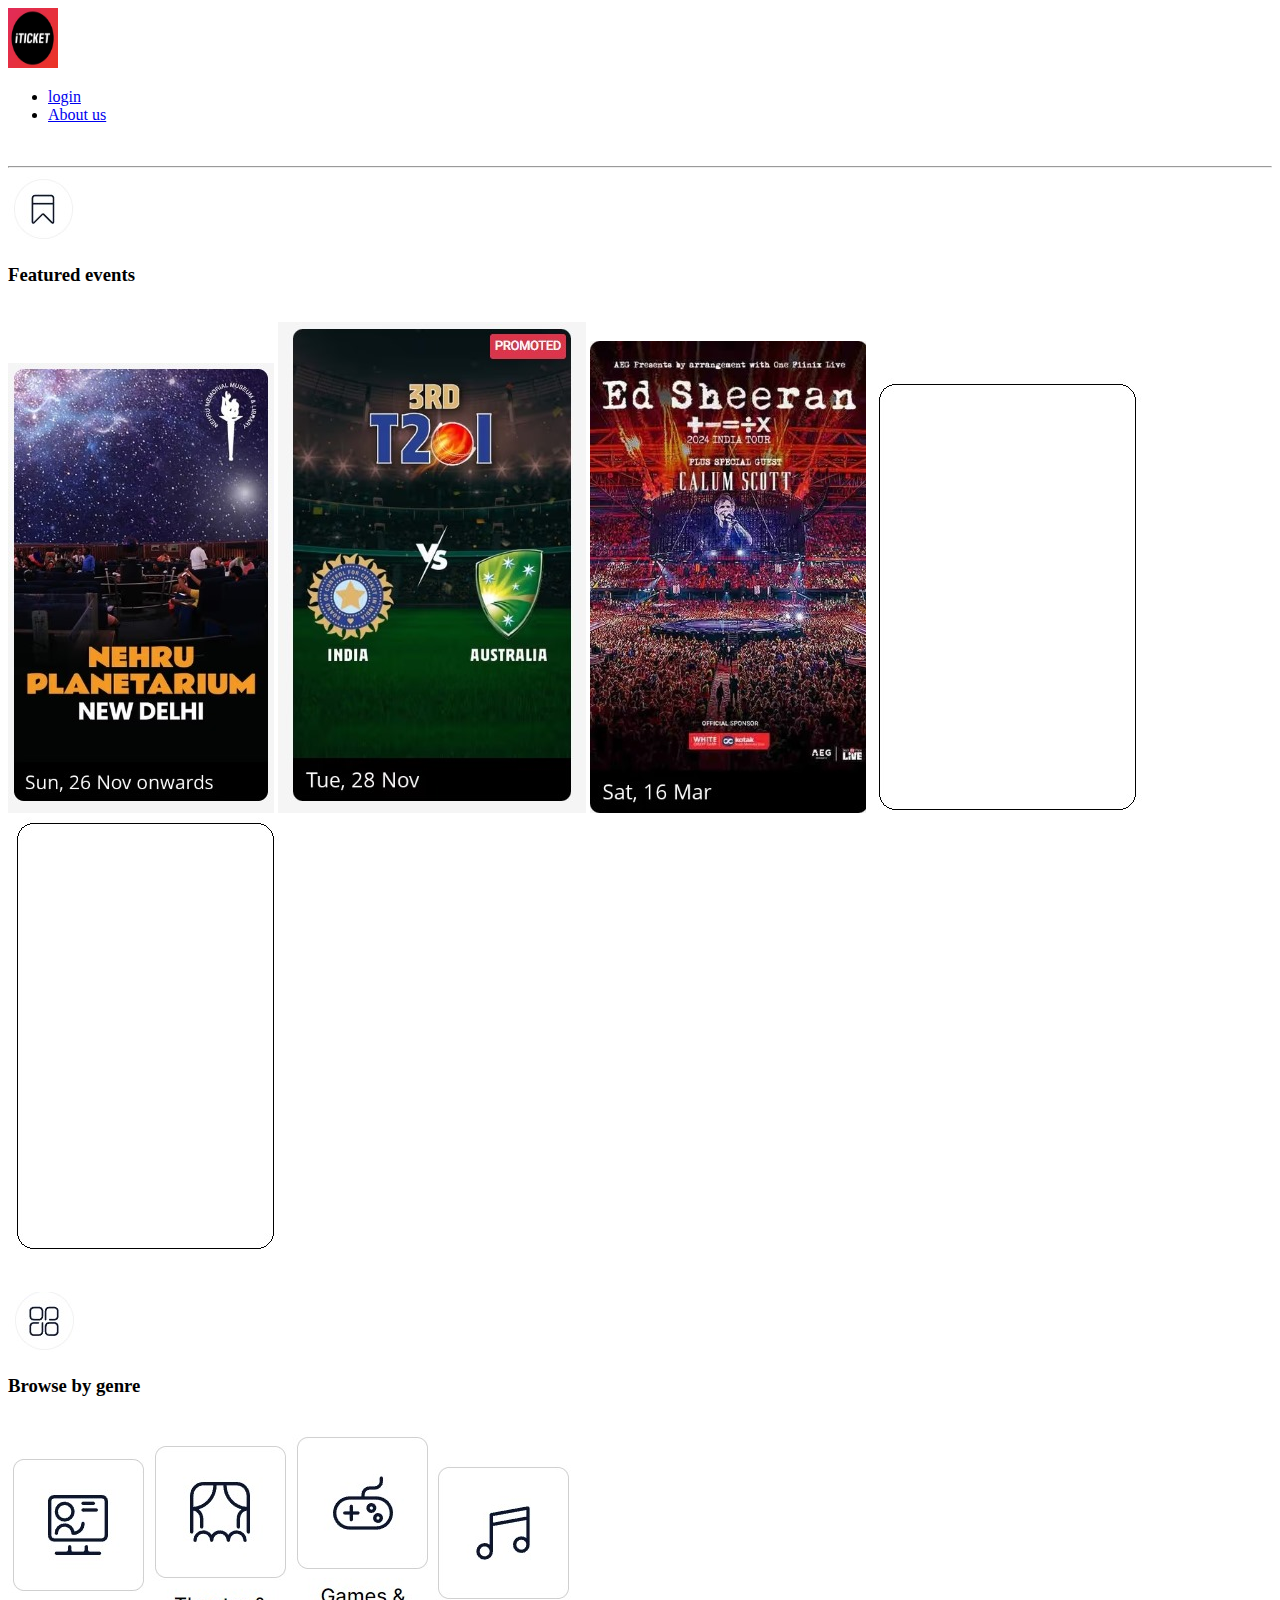
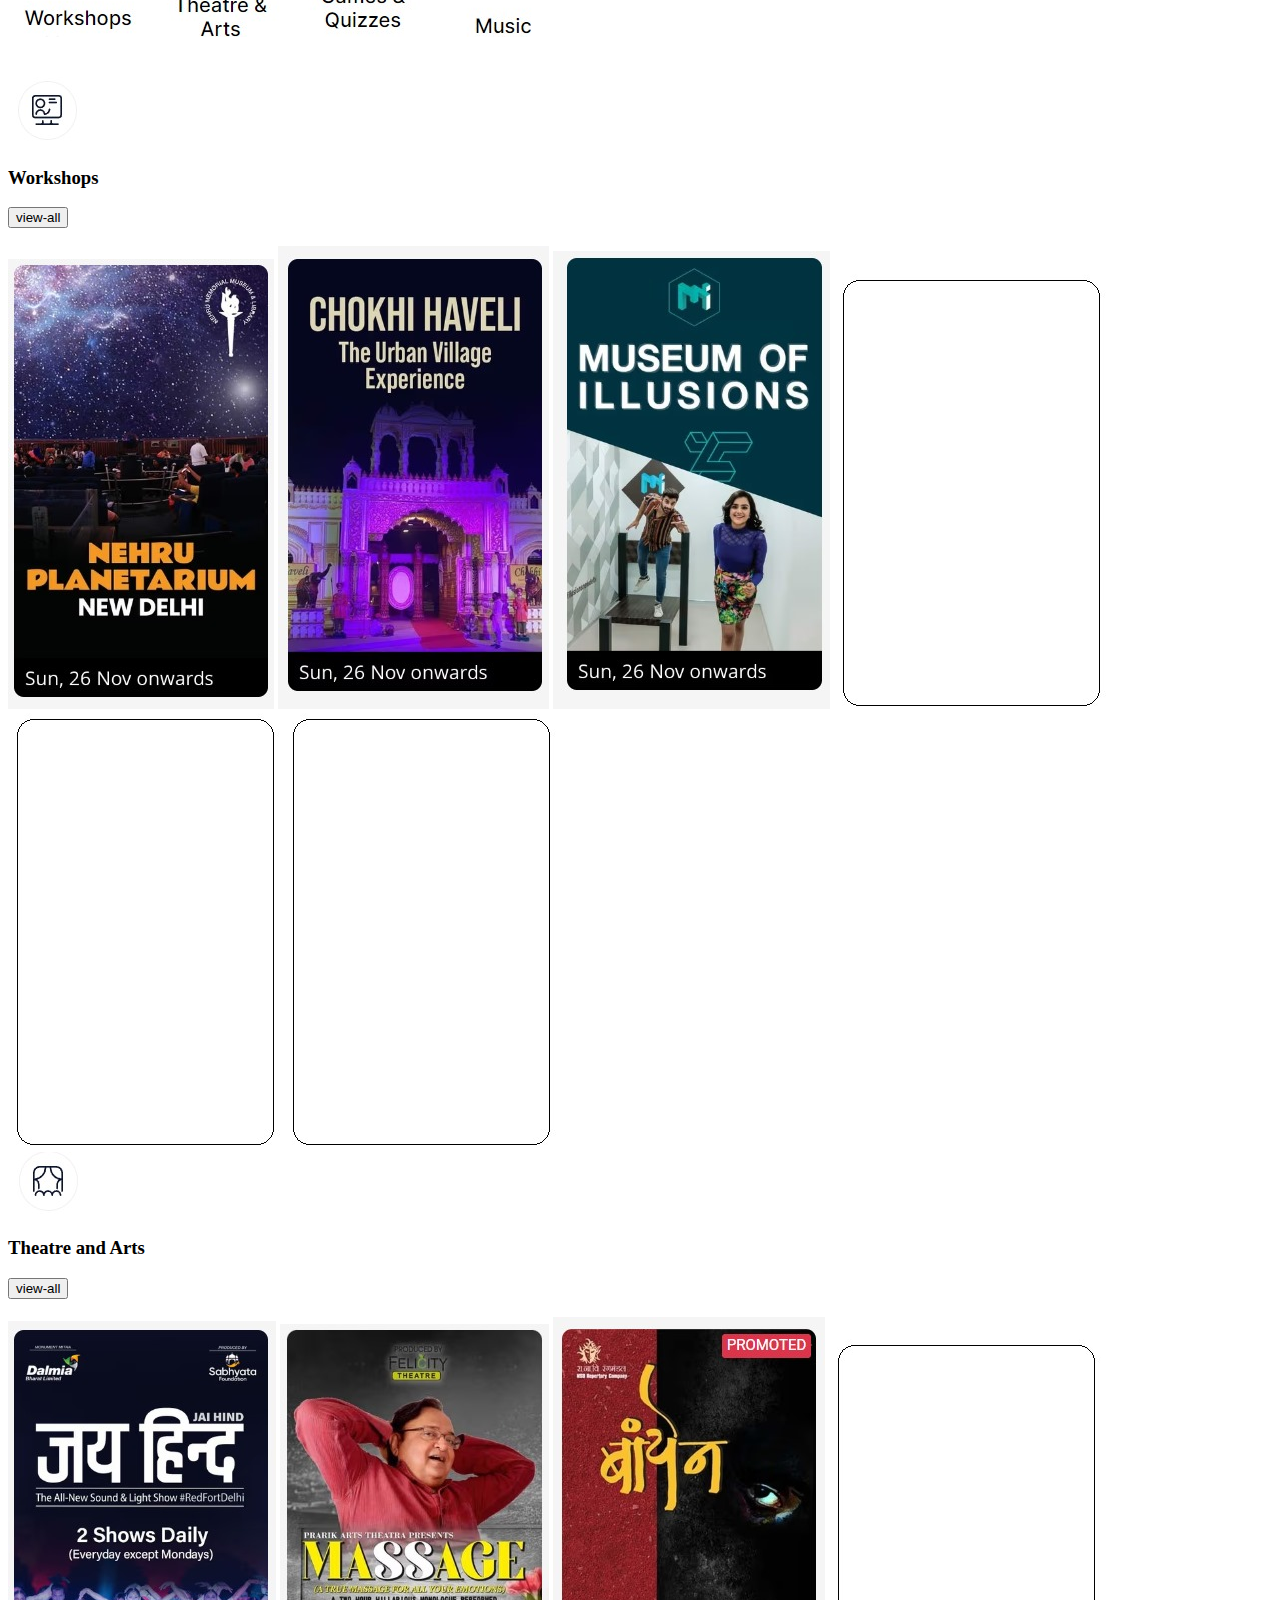
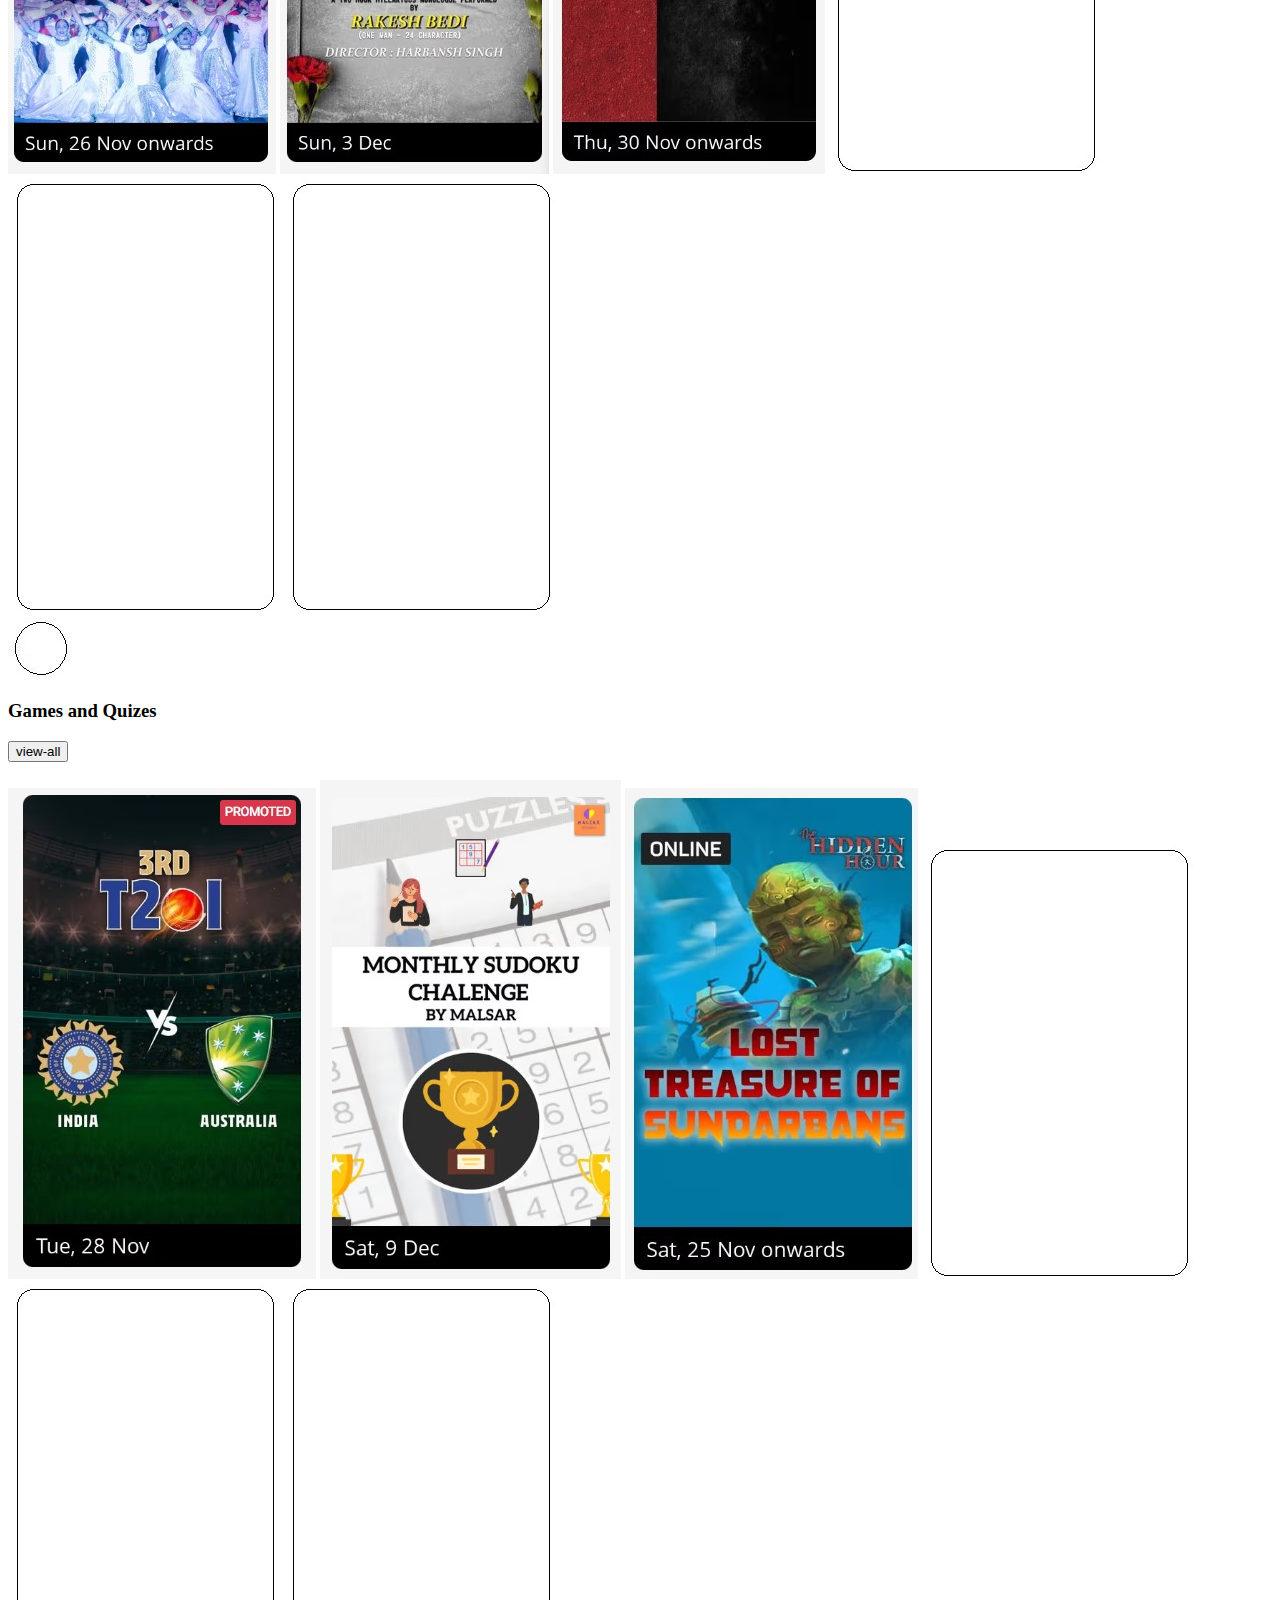
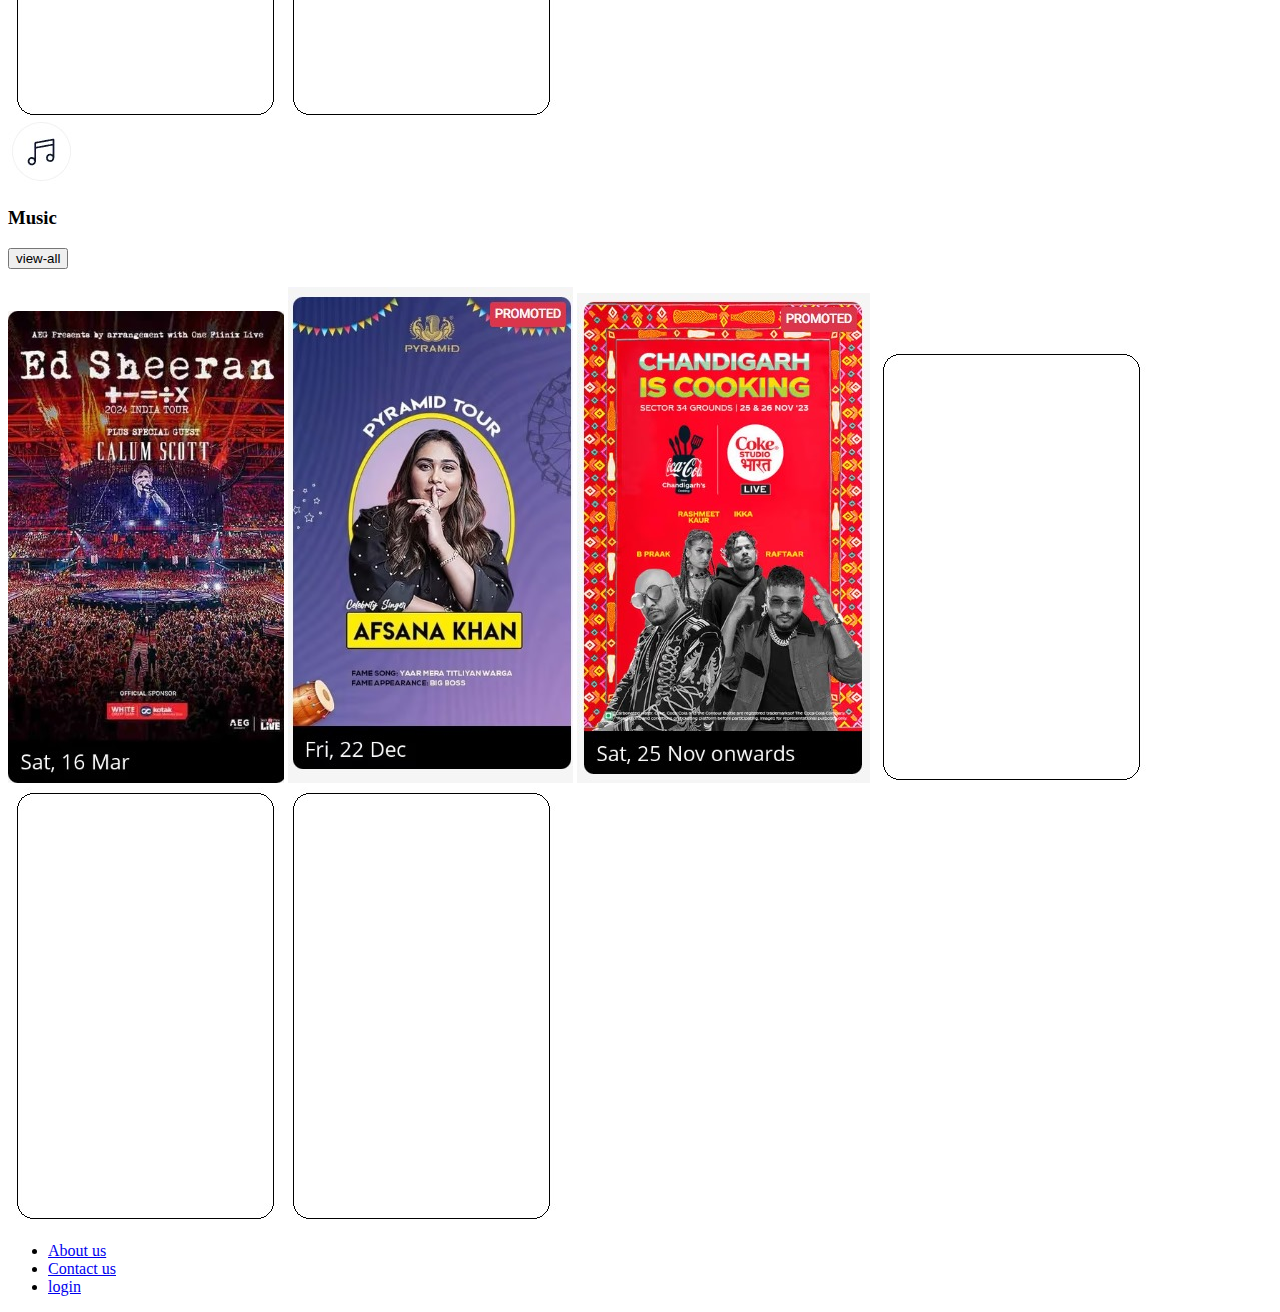
==== commit cbabc90e: "Add files via upload" ====
--- a/index.html
+++ b/index.html
@@ -13,21 +13,17 @@
                 <img src="./asests/logo_1.png" width="50px" height="60px" border-radius="10px">
             </a>
         </div>
-    </div>
-
-    
+    </div> 
     <nav>
         <div class="container">
             <ul class="links flex">
-                <li><a href="./ts.html" class="hover-links">Todays Events</li></a>
-                <li><a href="./ue.html" class="hover-links">Upcoming Events</li></a>
+                <li><a href="./login.html" class="hover-links">login</li></a>
+                <li><a href="./about.html" class="hover-links">About us</li></a>
             </ul>
         </div>   
     </nav>
 <br/>
 <hr/>
-
-
     <section class="featured-events">
         <div class="container">
             <div class="flex featured-events">
@@ -44,11 +40,8 @@
             </div>
         </div>
     </section>
-
-
 <br/>
 <br/>
-
     <section class="browse">
         <div class="container">
             <div class="flex featured-events">
@@ -67,28 +60,6 @@
     </section>
 <br/>
 <br/>
-
-
-    <!--<section class="this_week">
-        <div class="container">
-            <div class="flex featured-events">
-                <img src="./asests/week.jpg" class="logo2">
-                <h3>Events this week</h3>
-            </div>
-            <br/>
-            <div class="flex featured-image">
-                <a href="#"><img src="./asests/3.jpg" alt="" class="abc"></a>
-                <a href="#"><img src="./asests/3.jpg" alt="" class="abc"></a>
-                <a href="#"><img src="./asests/3.jpg" alt="" class="abc"></a>
-                <a href="#"><img src="./asests/3.jpg" alt="" class="abc"></a>
-                <a href="#"><img src="./asests/3.jpg" alt="" class="abc"></a>
-                <a href="#"><img src="./asests/3.jpg" alt="" class="abc"></a>
-            </div>  
-        </div>
-
-    </section>
--->
-
     <section class="workshops" id = "workshop1">
         <div class="container">
             <div class="flex featured-events view-all">
@@ -135,8 +106,6 @@
             </div>
         </div>
     </section>
-
-    
     <section class="games" id ="games1">
         <div class="container">
             <div class="flex featured-events view-all">
@@ -159,8 +128,6 @@
             </div>
         </div>
     </section>
-
-
     <section class="Music" id="music1">
         <div class="container">
             <div class="flex featured-events view-all">
@@ -183,8 +150,6 @@
             </div>
         </div>
     </section>
-
-
     <footer>
         <div class="container">
             <ul class="flex">
@@ -195,7 +160,6 @@
             </ul>
         </div>
     </footer>
-
     <script src="./js/index.js"></script>
 </body>
 </html>
